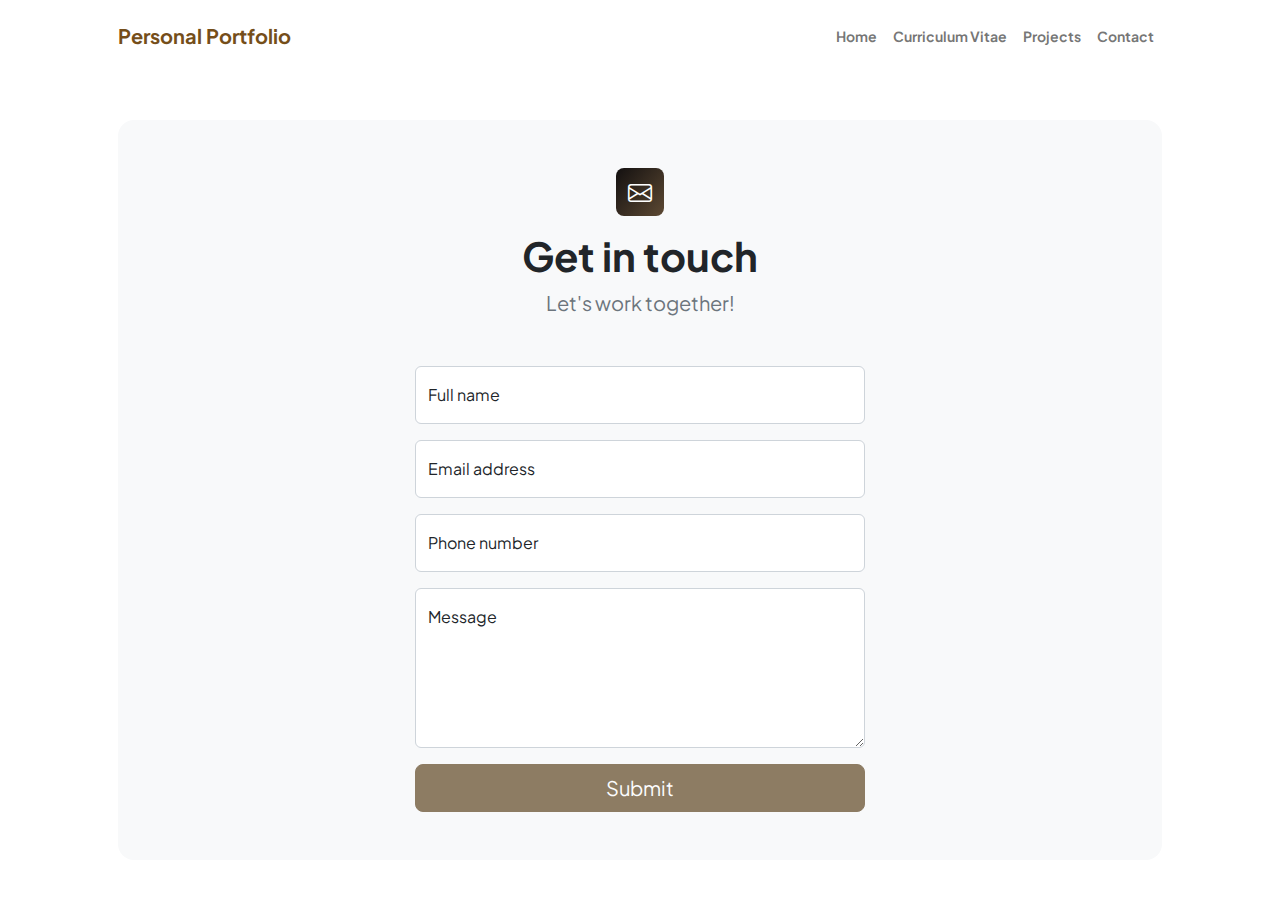
==== contact.html @ a18b320f "first commit" ====
<!DOCTYPE html>
<html lang="en">
    <head>
        <meta charset="utf-8" />
        <meta name="viewport" content="width=device-width, initial-scale=1, shrink-to-fit=no" />
        <meta name="description" content />
        <meta name="author" content />
        <title>Contact</title>
        <!-- Favicon-->
        <link rel="icon" type="image/x-icon" href="assets/favicon.ico" />
        <!-- Custom Google font-->
        <link rel="preconnect" href="https://fonts.googleapis.com" />
        <link rel="preconnect" href="https://fonts.gstatic.com" crossorigin />
        <link href="https://fonts.googleapis.com/css2?family=Plus+Jakarta+Sans:wght@100;200;300;400;500;600;700;800;900&amp;display=swap" rel="stylesheet" />
        <!-- Bootstrap icons-->
        <link href="https://cdn.jsdelivr.net/npm/bootstrap-icons@1.8.1/font/bootstrap-icons.css" rel="stylesheet" />
        <!-- Core theme CSS (includes Bootstrap)-->
        <link href="css/styles.css" rel="stylesheet" />
    </head>
    <body class="d-flex flex-column">
        <main class="flex-shrink-0">
            <!-- Navigation-->
            <nav class="navbar navbar-expand-lg navbar-light bg-white py-3">
                <div class="container px-5">
                    <a class="navbar-brand" href="index.html"><span class="fw-bolder text-primary">Personal Portfolio</span></a>
                    <button class="navbar-toggler" type="button" data-bs-toggle="collapse" data-bs-target="#navbarSupportedContent" aria-controls="navbarSupportedContent" aria-expanded="false" aria-label="Toggle navigation"><span class="navbar-toggler-icon"></span></button>
                    <div class="collapse navbar-collapse" id="navbarSupportedContent">
                        <ul class="navbar-nav ms-auto mb-2 mb-lg-0 small fw-bolder">
                            <li class="nav-item"><a class="nav-link" href="index.html">Home</a></li>
                            <li class="nav-item"><a class="nav-link" href="resume.html">Curriculum Vitae</a></li>
                            <li class="nav-item"><a class="nav-link" href="projects.html">Projects</a></li>
                            <li class="nav-item"><a class="nav-link" href="contact.html">Contact</a></li>
                        </ul>
                    </div>
                </div>
            </nav>
            <!-- Page content-->
            <section class="py-5">
                <div class="container px-5">
                    <!-- Contact form-->
                    <div class="bg-light rounded-4 py-5 px-4 px-md-5">
                        <div class="text-center mb-5">
                            <div class="feature bg-primary bg-gradient-primary-to-secondary text-white rounded-3 mb-3"><i class="bi bi-envelope"></i></div>
                            <h1 class="fw-bolder">Get in touch</h1>
                            <p class="lead fw-normal text-muted mb-0">Let's work together!</p>
                        </div>
                        <div class="row gx-5 justify-content-center">
                            <div class="col-lg-8 col-xl-6">
                                <!-- * * * * * * * * * * * * * * *-->
                                <!-- * * SB Forms Contact Form * *-->
                                <!-- * * * * * * * * * * * * * * *-->
                                <!-- This form is pre-integrated with SB Forms.-->
                                <!-- To make this form functional, sign up at-->
                                <!-- https://startbootstrap.com/solution/contact-forms-->
                                <!-- to get an API token!-->
                                <form id="contactForm" data-sb-form-api-token="API_TOKEN">
                                    <!-- Name input-->
                                    <div class="form-floating mb-3">
                                        <input class="form-control" id="name" type="text" placeholder="Enter your name..." data-sb-validations="required" />
                                        <label for="name">Full name</label>
                                        <div class="invalid-feedback" data-sb-feedback="name:required">A name is required.</div>
                                    </div>
                                    <!-- Email address input-->
                                    <div class="form-floating mb-3">
                                        <input class="form-control" id="email" type="email" placeholder="name@example.com" data-sb-validations="required,email" />
                                        <label for="email">Email address</label>
                                        <div class="invalid-feedback" data-sb-feedback="email:required">An email is required.</div>
                                        <div class="invalid-feedback" data-sb-feedback="email:email">Email is not valid.</div>
                                    </div>
                                    <!-- Phone number input-->
                                    <div class="form-floating mb-3">
                                        <input class="form-control" id="phone" type="tel" placeholder="(123) 456-7890" data-sb-validations="required" />
                                        <label for="phone">Phone number</label>
                                        <div class="invalid-feedback" data-sb-feedback="phone:required">A phone number is required.</div>
                                    </div>
                                    <!-- Message input-->
                                    <div class="form-floating mb-3">
                                        <textarea class="form-control" id="message" type="text" placeholder="Enter your message here..." style="height: 10rem" data-sb-validations="required"></textarea>
                                        <label for="message">Message</label>
                                        <div class="invalid-feedback" data-sb-feedback="message:required">A message is required.</div>
                                    </div>
                                    <!-- Submit success message-->
                                    <!---->
                                    <!-- This is what your users will see when the form-->
                                    <!-- has successfully submitted-->
                                    <div class="d-none" id="submitSuccessMessage">
                                        <div class="text-center mb-3">
                                            <div class="fw-bolder">Nice! can't wait to work with you soon.</div>
                                        </div>
                                    </div>
                                    <!-- Submit error message-->
                                    <!---->
                                    <!-- This is what your users will see when there is-->
                                    <!-- an error submitting the form-->
                                    <div class="d-none" id="submitErrorMessage"><div class="text-center text-danger mb-3">Error sending message!</div></div>
                                    <!-- Submit Button-->
                                    <div class="d-grid"><button class="btn btn-primary btn-lg disabled" id="submitButton" type="submit">Submit</button></div>
                                </form>
                            </div>
                        </div>
                    </div>
                </div>
            </section>
        </main>
        <!-- Footer-->
        
        <!-- Bootstrap core JS-->
        <script src="https://cdn.jsdelivr.net/npm/bootstrap@5.2.3/dist/js/bootstrap.bundle.min.js"></script>
        <!-- Core theme JS-->
        <script src="js/scripts.js"></script>
        <!-- * * * * * * * * * * * * * * * * * * * * * * * * * * * * * * * * * * * * * * * *-->
        <!-- * *                               SB Forms JS                               * *-->
        <!-- * * Activate your form at https://startbootstrap.com/solution/contact-forms * *-->
        <!-- * * * * * * * * * * * * * * * * * * * * * * * * * * * * * * * * * * * * * * * *-->
        <script src="https://cdn.startbootstrap.com/sb-forms-latest.js"></script>
    </body>
</html>
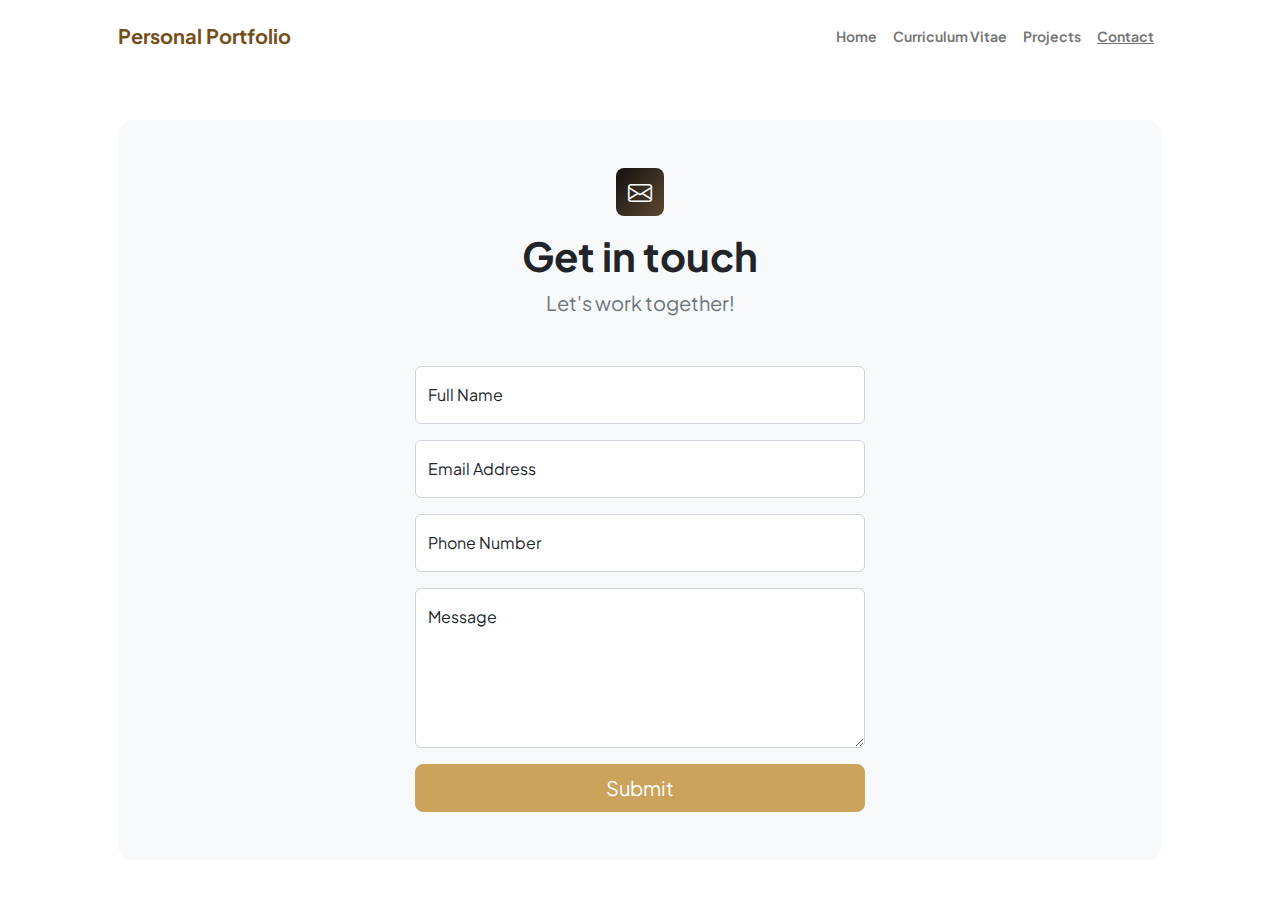
==== commit b50c537b: "adding working form" ====
--- a/contact.html
+++ b/contact.html
@@ -29,7 +29,7 @@
                             <li class="nav-item"><a class="nav-link" href="index.html">Home</a></li>
                             <li class="nav-item"><a class="nav-link" href="resume.html">Curriculum Vitae</a></li>
                             <li class="nav-item"><a class="nav-link" href="projects.html">Projects</a></li>
-                            <li class="nav-item"><a class="nav-link" href="contact.html">Contact</a></li>
+                            <li class="nav-item"><a class="nav-link" href="contact.html"><u>Contact</u></a></li>
                         </ul>
                     </div>
                 </div>
@@ -53,49 +53,57 @@
                                 <!-- To make this form functional, sign up at-->
                                 <!-- https://startbootstrap.com/solution/contact-forms-->
                                 <!-- to get an API token!-->
-                                <form id="contactForm" data-sb-form-api-token="API_TOKEN">
-                                    <!-- Name input-->
+                                <form action="https://api.web3forms.com/submit" method="POST" id="contactForm">
+                                    <!-- Hidden access key -->
+                                    <input type="hidden" name="access_key" value="55a45c86-df8e-4e01-a7a9-46dfc5917bad">
+                                
+                                    <!-- Name input -->
                                     <div class="form-floating mb-3">
-                                        <input class="form-control" id="name" type="text" placeholder="Enter your name..." data-sb-validations="required" />
-                                        <label for="name">Full name</label>
-                                        <div class="invalid-feedback" data-sb-feedback="name:required">A name is required.</div>
+                                        <input class="form-control" id="name" name="name" type="text" placeholder="Enter your name..." required />
+                                        <label for="name">Full Name</label>
+                                        <div class="invalid-feedback">A name is required.</div>
                                     </div>
-                                    <!-- Email address input-->
+                                
+                                    <!-- Email address input -->
                                     <div class="form-floating mb-3">
-                                        <input class="form-control" id="email" type="email" placeholder="name@example.com" data-sb-validations="required,email" />
-                                        <label for="email">Email address</label>
-                                        <div class="invalid-feedback" data-sb-feedback="email:required">An email is required.</div>
-                                        <div class="invalid-feedback" data-sb-feedback="email:email">Email is not valid.</div>
+                                        <input class="form-control" id="email" name="email" type="email" placeholder="name@example.com" required />
+                                        <label for="email">Email Address</label>
+                                        <div class="invalid-feedback">An email is required.</div>
+                                        <div class="invalid-feedback">Email is not valid.</div>
                                     </div>
-                                    <!-- Phone number input-->
+                                
+                                    <!-- Phone number input -->
                                     <div class="form-floating mb-3">
-                                        <input class="form-control" id="phone" type="tel" placeholder="(123) 456-7890" data-sb-validations="required" />
-                                        <label for="phone">Phone number</label>
-                                        <div class="invalid-feedback" data-sb-feedback="phone:required">A phone number is required.</div>
+                                        <input class="form-control" id="phone" name="phone" type="tel" placeholder="(123) 456-7890" required />
+                                        <label for="phone">Phone Number</label>
+                                        <div class="invalid-feedback">A phone number is required.</div>
                                     </div>
-                                    <!-- Message input-->
+                                
+                                    <!-- Message input -->
                                     <div class="form-floating mb-3">
-                                        <textarea class="form-control" id="message" type="text" placeholder="Enter your message here..." style="height: 10rem" data-sb-validations="required"></textarea>
+                                        <textarea class="form-control" id="message" name="message" placeholder="Enter your message here..." style="height: 10rem" required></textarea>
                                         <label for="message">Message</label>
-                                        <div class="invalid-feedback" data-sb-feedback="message:required">A message is required.</div>
+                                        <div class="invalid-feedback">A message is required.</div>
                                     </div>
-                                    <!-- Submit success message-->
-                                    <!---->
-                                    <!-- This is what your users will see when the form-->
-                                    <!-- has successfully submitted-->
+                                
+                                    <!-- Submit Success Message -->
                                     <div class="d-none" id="submitSuccessMessage">
                                         <div class="text-center mb-3">
-                                            <div class="fw-bolder">Nice! can't wait to work with you soon.</div>
+                                            <div class="fw-bolder">Nice! Can't wait to work with you soon.</div>
                                         </div>
                                     </div>
-                                    <!-- Submit error message-->
-                                    <!---->
-                                    <!-- This is what your users will see when there is-->
-                                    <!-- an error submitting the form-->
-                                    <div class="d-none" id="submitErrorMessage"><div class="text-center text-danger mb-3">Error sending message!</div></div>
-                                    <!-- Submit Button-->
-                                    <div class="d-grid"><button class="btn btn-primary btn-lg disabled" id="submitButton" type="submit">Submit</button></div>
+                                
+                                    <!-- Submit Error Message -->
+                                    <div class="d-none" id="submitErrorMessage">
+                                        <div class="text-center text-danger mb-3">Error sending message!</div>
+                                    </div>
+                                
+                                    <!-- Submit Button -->
+                                    <div class="d-grid">
+                                        <button class="btn btn-primary btn-lg" id="submitButton" type="submit">Submit</button>
+                                    </div>
                                 </form>
+                                
                             </div>
                         </div>
                     </div>
